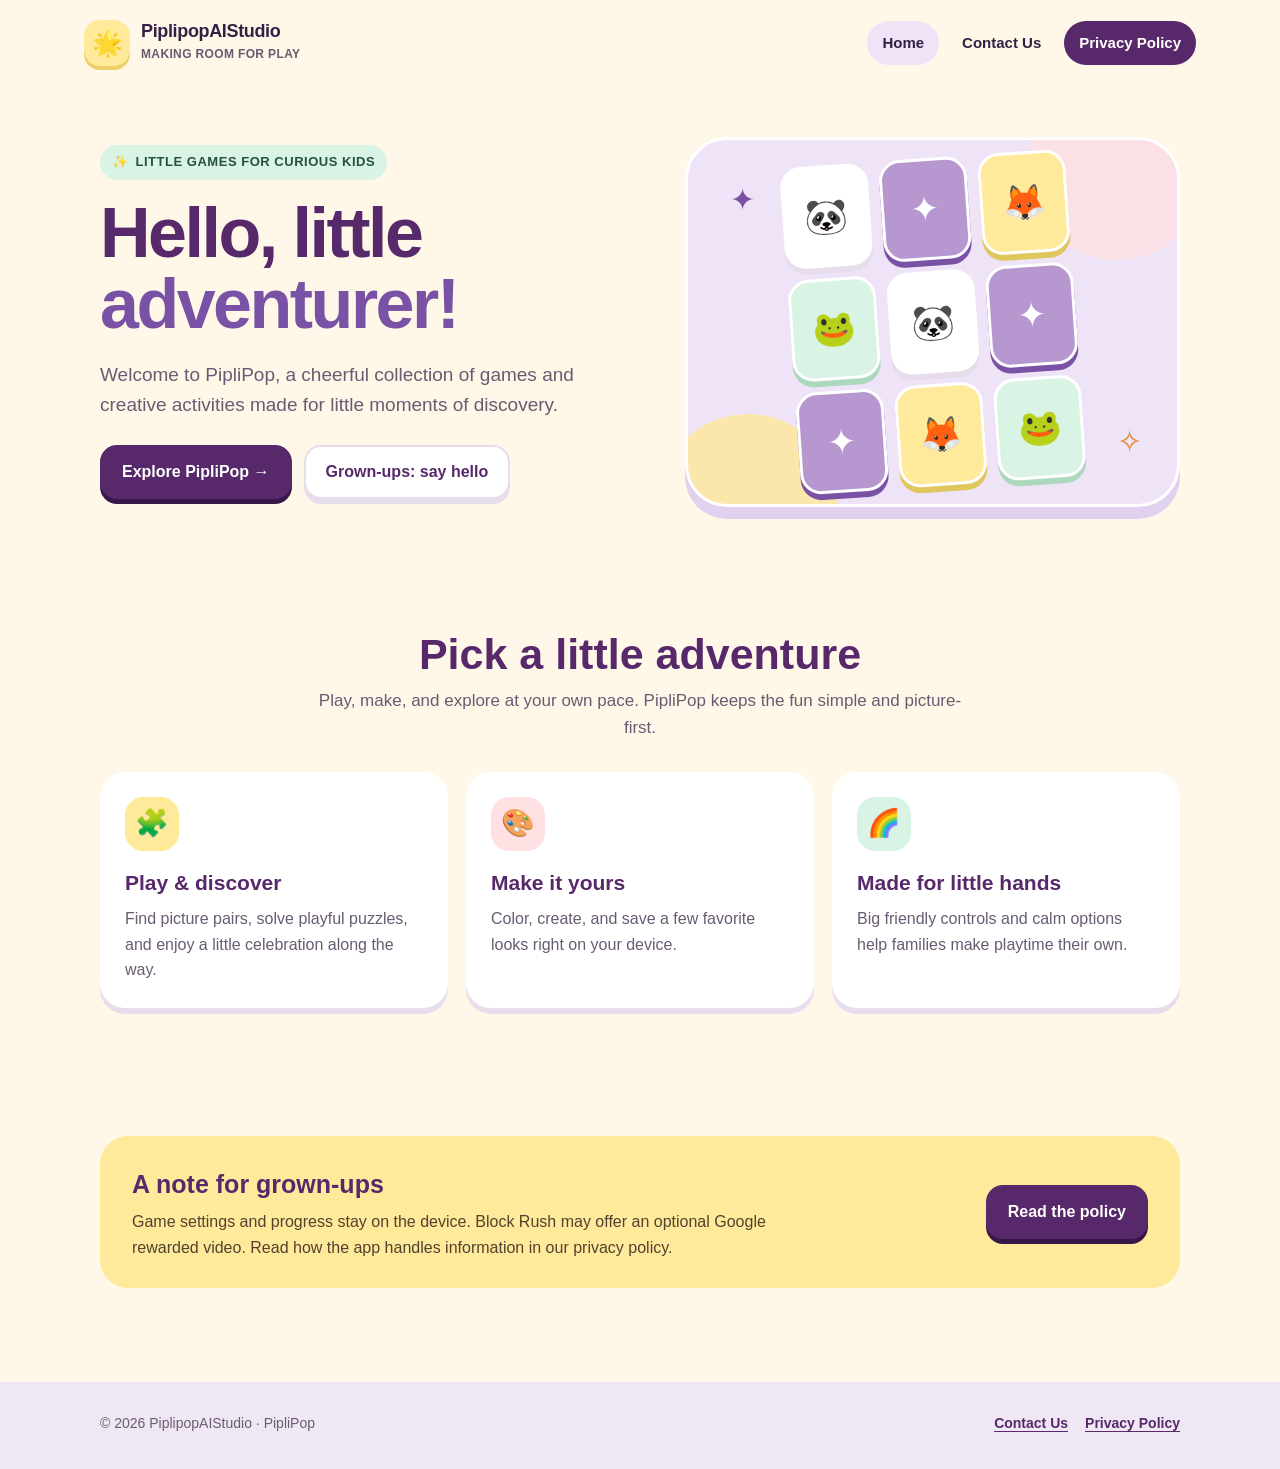
==== index.html @ 2cbfd476 "Add files via upload" ====
<!doctype html>
<html lang="en">
<head>
  <meta charset="utf-8">
  <meta name="viewport" content="width=device-width, initial-scale=1">
  <meta name="description" content="PipliPop is a cheerful collection of games and creative play for children and families, made by PiplipopAIStudio.">
  <meta name="theme-color" content="#fff8e9">
  <title>PipliPop — little games, big smiles</title>
  <link rel="stylesheet" href="styles.css">
</head>
<body>
  <a class="skip-link" href="#main">Skip to content</a>
  <header class="site-header">
    <a class="brand" href="index.html" aria-label="PipliPop home">
      <span class="brand-mark" aria-hidden="true">🌟</span>
      <span><span class="brand-name">PiplipopAIStudio</span><span class="brand-sub">MAKING ROOM FOR PLAY</span></span>
    </a>
    <nav class="main-nav" aria-label="Main navigation">
      <a href="index.html" aria-current="page">Home</a>
      <a href="contact.html">Contact Us</a>
      <a class="nav-cta" href="privacy-policy.html">Privacy Policy</a>
    </nav>
  </header>
  <main id="main">
    <section class="container hero" aria-labelledby="hero-title">
      <div>
        <span class="eyebrow"><span aria-hidden="true">✨</span> Little games for curious kids</span>
        <h1 id="hero-title">Hello, little <span>adventurer!</span></h1>
        <p class="hero-copy">Welcome to PipliPop, a cheerful collection of games and creative activities made for little moments of discovery.</p>
        <div class="button-row">
          <a class="button" href="#play">Explore PipliPop <span aria-hidden="true">&nbsp;→</span></a>
          <a class="button secondary" href="contact.html">Grown-ups: say hello</a>
        </div>
      </div>
      <div class="play-scene" role="img" aria-label="A colorful set of picture cards ready for a matching game">
        <span class="scene-sparkle one" aria-hidden="true">✦</span><span class="scene-sparkle two" aria-hidden="true">✧</span>
        <div class="memory-board" aria-hidden="true">
          <div class="memory-tile flipped">🐼</div><div class="memory-tile">✦</div><div class="memory-tile yellow">🦊</div>
          <div class="memory-tile green">🐸</div><div class="memory-tile flipped">🐼</div><div class="memory-tile">✦</div>
          <div class="memory-tile">✦</div><div class="memory-tile yellow">🦊</div><div class="memory-tile green">🐸</div>
        </div>
      </div>
    </section>

    <section class="section" id="play" aria-labelledby="play-title">
      <div class="container">
        <div class="section-heading">
          <h2 id="play-title">Pick a little adventure</h2>
          <p>Play, make, and explore at your own pace. PipliPop keeps the fun simple and picture-first.</p>
        </div>
        <div class="feature-grid">
          <article class="feature-card"><span class="feature-icon" aria-hidden="true">🧩</span><h3>Play &amp; discover</h3><p>Find picture pairs, solve playful puzzles, and enjoy a little celebration along the way.</p></article>
          <article class="feature-card"><span class="feature-icon" aria-hidden="true">🎨</span><h3>Make it yours</h3><p>Color, create, and save a few favorite looks right on your device.</p></article>
          <article class="feature-card"><span class="feature-icon" aria-hidden="true">🌈</span><h3>Made for little hands</h3><p>Big friendly controls and calm options help families make playtime their own.</p></article>
        </div>
      </div>
    </section>

    <section class="container section" aria-labelledby="grownups-title">
      <div class="privacy-banner">
        <div><h2 id="grownups-title">A note for grown-ups</h2><p>Game settings and progress stay on the device. Block Rush may offer an optional Google rewarded video. Read how the app handles information in our privacy policy.</p></div>
        <a class="button" href="privacy-policy.html">Read the policy</a>
      </div>
    </section>
  </main>
  <footer class="site-footer"><div class="footer-inner"><p class="footer-copy">© 2026 PiplipopAIStudio · PipliPop</p><nav class="footer-links" aria-label="Footer navigation"><a href="contact.html">Contact Us</a><a href="privacy-policy.html">Privacy Policy</a></nav></div></footer>
</body>
</html>
---- styles.css ----
:root {
  color-scheme: light;
  --cream: #fff8e9;
  --paper: #ffffff;
  --ink: #332044;
  --muted: #695b72;
  --plum: #57286a;
  --purple: #7951a5;
  --lilac: #eee3f7;
  --pink: #ffe0e3;
  --yellow: #ffe99a;
  --mint: #d9f3e4;
  --line: #e8ddec;
  font-family: "Trebuchet MS", "Arial Rounded MT Bold", Arial, sans-serif;
  color: var(--ink);
  background: var(--cream);
}

* { box-sizing: border-box; }
html { scroll-behavior: smooth; }
body { margin: 0; min-width: 320px; background: var(--cream); line-height: 1.6; }
a { color: var(--plum); text-underline-offset: 3px; }
a:hover { color: var(--purple); }
a:focus-visible, button:focus-visible { outline: 3px solid #db8f00; outline-offset: 4px; }
.skip-link { position: absolute; top: -60px; left: 16px; z-index: 10; padding: 10px 14px; background: white; border-radius: 10px; }
.skip-link:focus { top: 10px; }
.site-header { display: flex; align-items: center; justify-content: space-between; gap: 20px; max-width: 1160px; margin: 0 auto; padding: 20px 24px; }
.brand { display: inline-flex; align-items: center; gap: 11px; color: var(--ink); text-decoration: none; }
.brand-mark { display: grid; place-items: center; width: 46px; height: 46px; border-radius: 16px; background: var(--yellow); font-size: 25px; box-shadow: 0 4px 0 #edcf68; }
.brand-name { display: block; font-size: 18px; line-height: 1.1; font-weight: 900; letter-spacing: -.35px; }
.brand-sub { display: block; margin-top: 4px; color: var(--muted); font-size: 12px; font-weight: 600; letter-spacing: .03em; }
.main-nav { display: flex; align-items: center; gap: 8px; }
.main-nav a { padding: 10px 15px; color: var(--ink); text-decoration: none; border-radius: 999px; font-size: 15px; font-weight: 800; }
.main-nav a:hover, .main-nav a[aria-current="page"] { background: var(--lilac); }
.main-nav .nav-cta { background: var(--plum); color: white; }
.main-nav .nav-cta:hover { background: var(--purple); }
main { min-height: 65vh; }
.container { width: min(1080px, calc(100% - 40px)); margin: 0 auto; }
.hero { position: relative; display: grid; grid-template-columns: 1.05fr .95fr; align-items: center; gap: 38px; min-height: 480px; padding: 50px 0 58px; }
.eyebrow { display: inline-flex; align-items: center; gap: 7px; padding: 7px 12px; border-radius: 999px; background: var(--mint); color: #27523b; font-size: 13px; font-weight: 900; letter-spacing: .04em; text-transform: uppercase; }
.hero h1 { max-width: 610px; margin: 18px 0 14px; color: var(--plum); font-size: clamp(42px, 6vw, 70px); line-height: 1.02; letter-spacing: -2.5px; }
.hero h1 span { color: var(--purple); }
.hero-copy { max-width: 520px; color: var(--muted); font-size: 19px; }
.button-row { display: flex; flex-wrap: wrap; gap: 12px; margin-top: 25px; }
.button { display: inline-flex; min-height: 52px; align-items: center; justify-content: center; padding: 12px 20px; border: 2px solid transparent; border-radius: 17px; background: var(--plum); color: white; font-weight: 900; text-decoration: none; box-shadow: 0 5px 0 #371749; }
.button:hover { transform: translateY(-1px); background: var(--purple); color: white; }
.button.secondary { border-color: var(--line); background: white; color: var(--plum); box-shadow: 0 5px 0 #e8ddec; }
.play-scene { position: relative; display: grid; place-items: center; min-height: 370px; border: 3px solid white; border-radius: 42px; background: var(--lilac); box-shadow: 0 12px 0 #e2d1ee; overflow: hidden; }
.play-scene::before, .play-scene::after { position: absolute; width: 180px; height: 180px; border-radius: 50%; content: ""; opacity: .8; }
.play-scene::before { top: -60px; right: -30px; background: var(--pink); }
.play-scene::after { bottom: -90px; left: -30px; background: var(--yellow); }
.scene-sparkle { position: absolute; z-index: 1; color: var(--purple); font-size: 30px; }
.scene-sparkle.one { top: 36px; left: 42px; }.scene-sparkle.two { right: 35px; bottom: 38px; color: #e08b36; }
.memory-board { position: relative; z-index: 2; display: grid; grid-template-columns: repeat(3, 88px); gap: 11px; transform: rotate(-4deg); }
.memory-tile { display: grid; place-items: center; width: 88px; height: 102px; border: 3px solid white; border-radius: 21px; background: #b697d0; color: white; font-size: 35px; box-shadow: 0 6px 0 #7951a5; }
.memory-tile.flipped { background: white; box-shadow: 0 6px 0 #e6dcec; }
.memory-tile.yellow { background: var(--yellow); box-shadow: 0 6px 0 #dfc75e; }
.memory-tile.green { background: var(--mint); box-shadow: 0 6px 0 #acd9bd; }
.section { padding: 64px 0; }
.section-heading { max-width: 650px; margin: 0 auto 30px; text-align: center; }
.section-heading h2 { margin: 0 0 9px; color: var(--plum); font-size: clamp(30px, 4vw, 43px); line-height: 1.12; }
.section-heading p { margin: 0; color: var(--muted); font-size: 17px; }
.feature-grid { display: grid; grid-template-columns: repeat(3, 1fr); gap: 18px; }
.feature-card { min-height: 210px; padding: 23px; border: 2px solid white; border-radius: 25px; background: var(--paper); box-shadow: 0 6px 0 var(--line); }
.feature-icon { display: grid; place-items: center; width: 54px; height: 54px; margin-bottom: 15px; border-radius: 18px; background: var(--yellow); font-size: 27px; }
.feature-card:nth-child(2) .feature-icon { background: var(--pink); }.feature-card:nth-child(3) .feature-icon { background: var(--mint); }
.feature-card h3 { margin: 0 0 7px; color: var(--plum); font-size: 21px; }
.feature-card p { margin: 0; color: var(--muted); }
.privacy-banner { display: flex; align-items: center; justify-content: space-between; gap: 24px; padding: 28px 32px; border-radius: 28px; background: var(--yellow); }
.privacy-banner h2 { margin: 0 0 5px; color: var(--plum); font-size: 25px; }
.privacy-banner p { margin: 0; max-width: 650px; color: #51422f; }
.privacy-banner .button { flex: 0 0 auto; }
.page-hero { padding: 56px 0 25px; text-align: center; }
.page-hero h1 { margin: 14px 0 8px; color: var(--plum); font-size: clamp(38px, 5vw, 56px); line-height: 1.08; }
.page-hero p { max-width: 670px; margin: 0 auto; color: var(--muted); font-size: 18px; }
.content-card { max-width: 860px; margin: 24px auto 70px; padding: clamp(22px, 5vw, 46px); border: 2px solid white; border-radius: 30px; background: white; box-shadow: 0 7px 0 var(--line); }
.content-card h2 { margin: 30px 0 7px; color: var(--plum); font-size: 23px; line-height: 1.25; }
.content-card h2:first-of-type { margin-top: 26px; }
.content-card p, .content-card li { color: #51465a; font-size: 16px; }
.content-card p { margin: 9px 0 13px; }
.policy-meta { display: grid; gap: 7px; padding: 17px 19px; border-radius: 18px; background: var(--lilac); color: var(--ink); }
.policy-meta p { margin: 0; color: var(--ink); }
.contact-panel { max-width: 720px; margin: 30px auto 70px; padding: 32px; border-radius: 30px; background: white; box-shadow: 0 7px 0 var(--line); text-align: center; }
.contact-icon { display: grid; place-items: center; width: 72px; height: 72px; margin: 0 auto 15px; border-radius: 24px; background: var(--pink); font-size: 35px; }
.contact-email { display: inline-block; margin-top: 8px; padding: 13px 19px; border-radius: 15px; background: var(--lilac); font-size: 18px; font-weight: 900; }
.site-footer { margin-top: 30px; padding: 30px 20px 35px; background: #f0e7f4; }
.footer-inner { display: flex; align-items: center; justify-content: space-between; gap: 18px; max-width: 1080px; margin: auto; }
.footer-copy { margin: 0; color: var(--muted); font-size: 14px; }
.footer-links { display: flex; flex-wrap: wrap; gap: 17px; }
.footer-links a { font-size: 14px; font-weight: 800; }
@media (max-width: 760px) {
  .site-header { align-items: flex-start; flex-direction: column; padding: 16px 20px; }
  .main-nav { width: 100%; justify-content: space-between; gap: 3px; }
  .main-nav a { padding: 9px 11px; font-size: 14px; }
  .container { width: min(100% - 32px, 580px); }
  .hero { grid-template-columns: 1fr; gap: 22px; padding: 42px 0 50px; }
  .hero h1 { letter-spacing: -1.7px; }
  .play-scene { min-height: 320px; }
  .memory-board { grid-template-columns: repeat(3, 76px); gap: 9px; }
  .memory-tile { width: 76px; height: 86px; border-radius: 18px; font-size: 31px; }
  .section { padding: 48px 0; }
  .feature-grid { grid-template-columns: 1fr; }
  .feature-card { min-height: 0; }
  .privacy-banner { align-items: flex-start; flex-direction: column; padding: 24px; }
  .footer-inner { align-items: flex-start; flex-direction: column; }
  .content-card { margin: 18px auto 48px; }
}
@media (prefers-reduced-motion: reduce) {
  html { scroll-behavior: auto; }
  *, *::before, *::after { animation-duration: .01ms !important; animation-iteration-count: 1 !important; transition-duration: .01ms !important; }
}
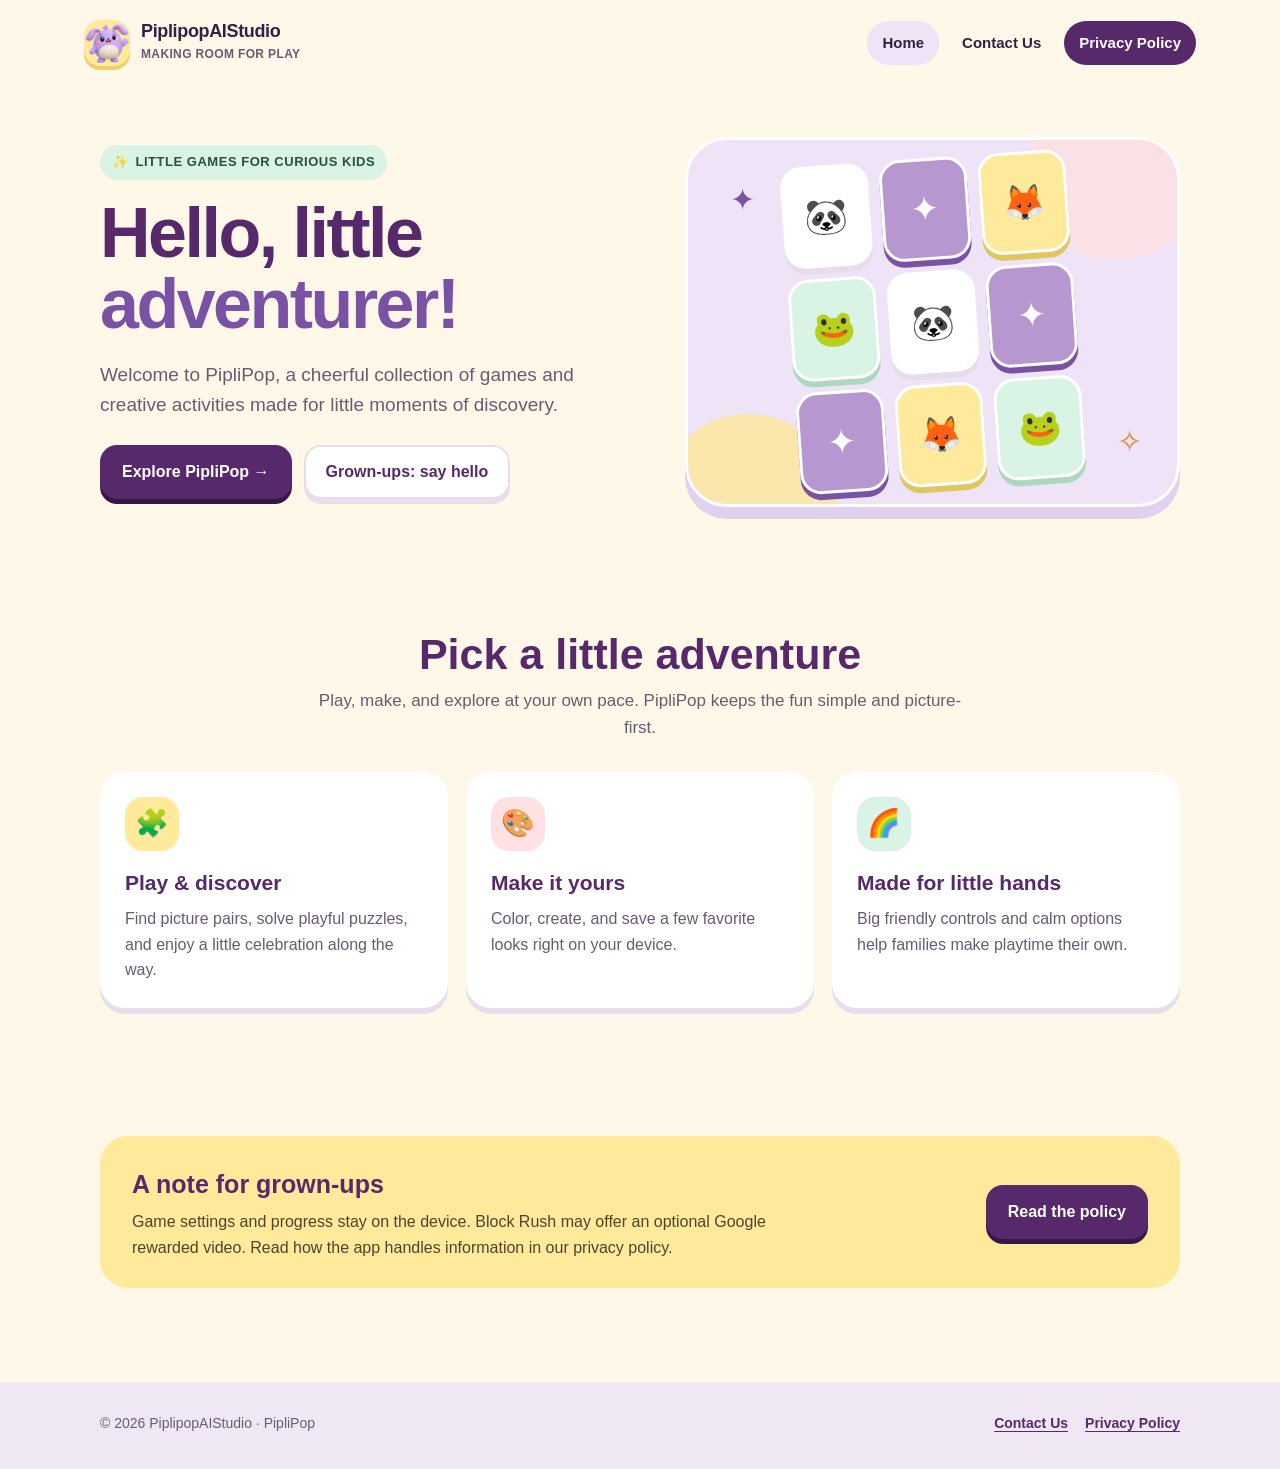
==== commit a84d3619: "Updated" ====
--- a/index.html
+++ b/index.html
@@ -12,7 +12,7 @@
   <a class="skip-link" href="#main">Skip to content</a>
   <header class="site-header">
     <a class="brand" href="index.html" aria-label="PipliPop home">
-      <span class="brand-mark" aria-hidden="true">🌟</span>
+      <img class="brand-mark" src="pip.png" alt="">
       <span><span class="brand-name">PiplipopAIStudio</span><span class="brand-sub">MAKING ROOM FOR PLAY</span></span>
     </a>
     <nav class="main-nav" aria-label="Main navigation">
--- a/styles.css
+++ b/styles.css
@@ -26,7 +26,7 @@
 .skip-link:focus { top: 10px; }
 .site-header { display: flex; align-items: center; justify-content: space-between; gap: 20px; max-width: 1160px; margin: 0 auto; padding: 20px 24px; }
 .brand { display: inline-flex; align-items: center; gap: 11px; color: var(--ink); text-decoration: none; }
-.brand-mark { display: grid; place-items: center; width: 46px; height: 46px; border-radius: 16px; background: var(--yellow); font-size: 25px; box-shadow: 0 4px 0 #edcf68; }
+.brand-mark { display: grid; place-items: center; width: 46px; height: 46px; border-radius: 16px; background: var(--yellow); object-fit: contain; box-shadow: 0 4px 0 #edcf68; }
 .brand-name { display: block; font-size: 18px; line-height: 1.1; font-weight: 900; letter-spacing: -.35px; }
 .brand-sub { display: block; margin-top: 4px; color: var(--muted); font-size: 12px; font-weight: 600; letter-spacing: .03em; }
 .main-nav { display: flex; align-items: center; gap: 8px; }
